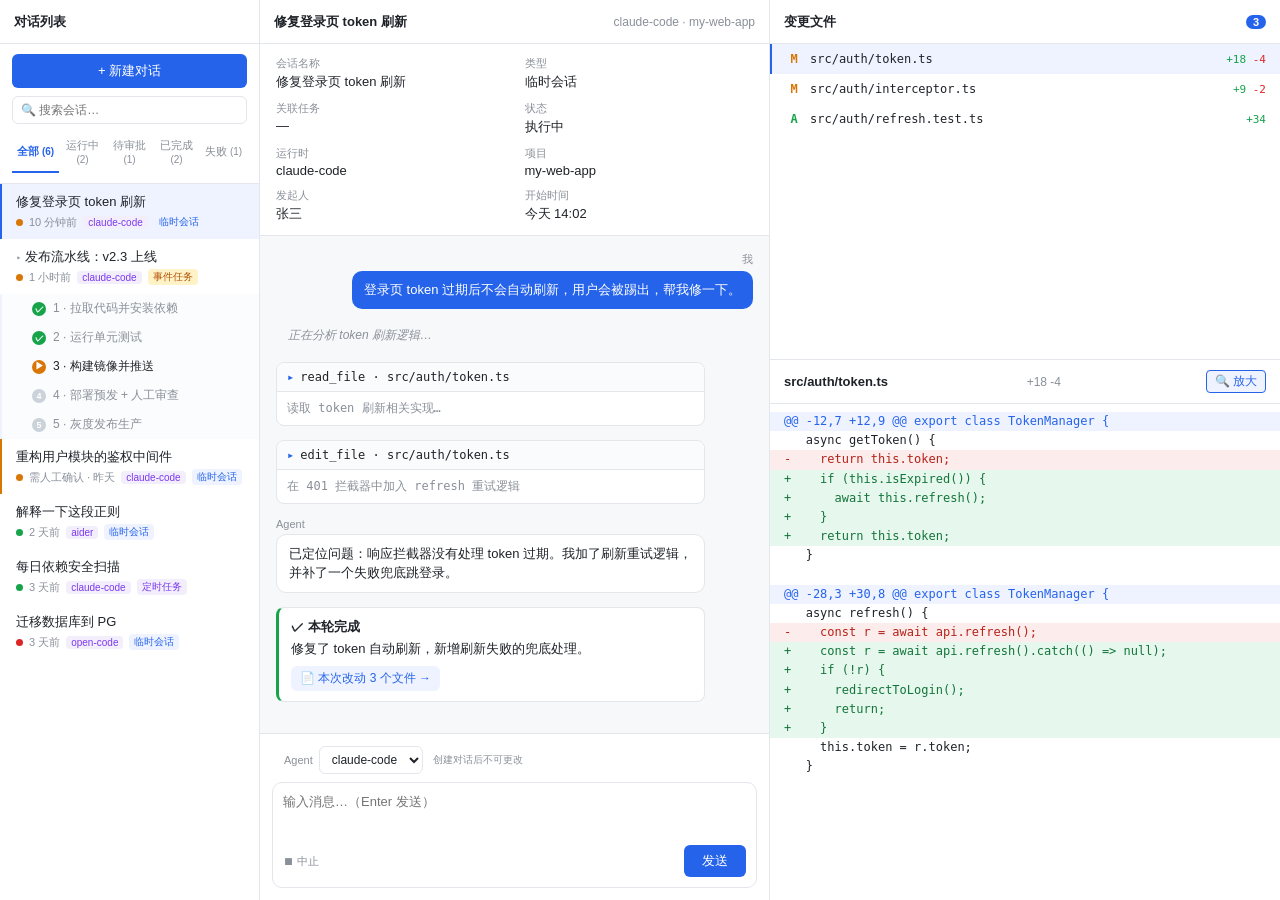
==== docs/product/agent-orchestration/spec/chat-module-prototype.html @ 6c04230b "docs(agent-orchestration): 放大按钮改为'🔍 放大'，始终可见带边框" ====
<!DOCTYPE html>
<html lang="zh-CN">
<head>
<meta charset="UTF-8">
<meta name="viewport" content="width=device-width, initial-scale=1.0">
<title>通用聊天模块 — 布局原型</title>
<style>
  * { margin: 0; padding: 0; box-sizing: border-box; }
  :root {
    --bg: #f7f8fa;
    --panel: #ffffff;
    --border: #e3e6ea;
    --text: #1f2329;
    --text-sub: #8a9099;
    --accent: #2563eb;
    --accent-soft: #eef3ff;
    --green: #16a34a;
    --red: #dc2626;
    --amber: #d97706;
    --mono: "SF Mono", "Menlo", "Consolas", monospace;
  }
  html, body { height: 100%; }
  body {
    font-family: -apple-system, "PingFang SC", "Microsoft YaHei", sans-serif;
    background: var(--bg);
    color: var(--text);
    font-size: 13px;
    display: flex;
    flex-direction: column;
  }
  .app { flex: 1; display: grid; grid-template-columns: 260px 1fr 1fr; height: 100vh; }

  /* 通用面板 */
  .col { display: flex; flex-direction: column; min-width: 0; border-right: 1px solid var(--border); }
  .col:last-child { border-right: none; }
  .panel-head {
    height: 44px; flex-shrink: 0; display: flex; align-items: center; justify-content: space-between;
    padding: 0 14px; border-bottom: 1px solid var(--border); background: var(--panel);
    font-weight: 600; font-size: 13px;
  }
  .panel-head .sub { font-weight: 400; color: var(--text-sub); font-size: 12px; }

  /* ---- 左：对话列表 ---- */
  .conv-col { background: var(--panel); }
  .conv-toolbar { padding: 10px 12px; border-bottom: 1px solid var(--border); display: flex; flex-direction: column; gap: 8px; }
  .btn-new {
    background: var(--accent); color: #fff; border: none; border-radius: 6px;
    padding: 8px; font-size: 13px; cursor: pointer; font-weight: 500;
  }
  .search { border: 1px solid var(--border); border-radius: 6px; padding: 6px 8px; font-size: 12px; }
  .status-tabs { display: flex; gap: 0; }
  .status-tab {
    flex: 1; text-align: center; padding: 6px 0; font-size: 11px; cursor: pointer;
    border-bottom: 2px solid transparent; color: var(--text-sub); background: none; border-top: none; border-left: none; border-right: none;
  }
  .status-tab:hover { color: var(--text); }
  .status-tab.active { color: var(--accent); border-bottom-color: var(--accent); font-weight: 600; }
  .status-tab .count { font-size: 10px; }
  .conv-item.waiting { border-left-color: var(--amber); }
  .conv-list { flex: 1; overflow-y: auto; }
  .group-label {
    padding: 8px 14px 4px; font-size: 11px; color: var(--text-sub); font-weight: 600;
    display: flex; align-items: center; gap: 5px;
  }
  .group-label .count { color: var(--text-sub); font-weight: 400; }
  .conv-item {
    padding: 9px 14px; cursor: pointer; border-left: 2px solid transparent;
    display: flex; flex-direction: column; gap: 3px;
  }
  .conv-item:hover { background: var(--bg); }
  .conv-item.active { background: var(--accent-soft); border-left-color: var(--accent); }
  .conv-item .title { font-size: 13px; white-space: nowrap; overflow: hidden; text-overflow: ellipsis; }
  .conv-item .meta { font-size: 11px; color: var(--text-sub); display: flex; align-items: center; gap: 6px; }
  .dot { width: 7px; height: 7px; border-radius: 50%; flex-shrink: 0; }
  .dot.running { background: var(--amber); }
  .dot.waiting { background: var(--amber); }
  .dot.done { background: var(--green); }
  .dot.failed { background: var(--red); }

  /* 左栏 workflow 会话的内嵌 step 列表 */
  .conv-steps { background: #fbfcfd; border-left: 2px solid var(--accent-soft); }
  .conv-step {
    padding: 6px 14px 6px 30px; font-size: 12px; color: var(--text-sub);
    display: flex; align-items: center; gap: 7px; cursor: pointer;
  }
  .conv-step:hover { background: var(--bg); }
  .conv-step.cur { color: var(--text); font-weight: 500; }
  .cs-dot { width: 14px; height: 14px; border-radius: 50%; flex-shrink: 0; color: #fff; font-size: 9px; font-weight: 700; display: flex; align-items: center; justify-content: center; }
  .cs-dot.done { background: var(--green); }
  .cs-dot.running { background: var(--amber); }
  .cs-dot.pending { background: #cbd2da; }
  .cs-dot.failed { background: var(--red); }
  .conv-item .caret { font-size: 10px; color: var(--text-sub); transition: transform .15s; }
  .conv-item.expanded .caret { transform: rotate(90deg); }

  /* 列表项 agent 标识 */
  .agent-badge { font-size: 10px; padding: 1px 5px; border-radius: 4px; background: #f3eefc; color: #7c3aed; }


  /* ---- 中：对话详情 + 输入 ---- */
  .chat-col { background: var(--bg); }
  .chat-body { flex: 1; overflow-y: auto; padding: 16px; display: flex; flex-direction: column; gap: 14px; }
  .msg { display: flex; flex-direction: column; gap: 4px; max-width: 90%; }
  .msg.user { align-self: flex-end; align-items: flex-end; }
  .msg .role { font-size: 11px; color: var(--text-sub); }
  .bubble { padding: 9px 12px; border-radius: 10px; line-height: 1.5; }
  .msg.user .bubble { background: var(--accent); color: #fff; }
  .msg.agent .bubble { background: var(--panel); border: 1px solid var(--border); }
  .thinking { color: var(--text-sub); font-style: italic; font-size: 12px; padding: 4px 12px; }
  .tool-card {
    background: var(--panel); border: 1px solid var(--border); border-radius: 8px;
    font-family: var(--mono); font-size: 12px; overflow: hidden; max-width: 90%;
  }
  .tool-card .tc-head { padding: 7px 10px; background: #fafbfc; border-bottom: 1px solid var(--border); display: flex; align-items: center; gap: 6px; cursor: pointer; }
  .tool-card .tc-head .ico { color: var(--accent); }
  .tool-card .tc-body { padding: 8px 10px; color: var(--text-sub); white-space: pre-wrap; }
  .result-card {
    background: var(--panel); border: 1px solid var(--border); border-left: 3px solid var(--green);
    border-radius: 8px; padding: 10px 12px; max-width: 90%;
  }
  .result-card .rc-title { font-weight: 600; margin-bottom: 4px; }
  .changes-badge {
    margin-top: 8px; display: inline-flex; align-items: center; gap: 5px;
    background: var(--accent-soft); color: var(--accent); padding: 4px 9px; border-radius: 6px;
    font-size: 12px; cursor: pointer;
  }
  .chat-input { flex-shrink: 0; border-top: 1px solid var(--border); background: var(--panel); padding: 12px; }
  .chat-input .box { border: 1px solid var(--border); border-radius: 10px; padding: 10px; display: flex; flex-direction: column; gap: 8px; }
  .chat-input textarea { border: none; resize: none; outline: none; font-family: inherit; font-size: 13px; height: 44px; }
  .chat-input .row { display: flex; justify-content: space-between; align-items: center; }
  .chat-input .opts { font-size: 11px; color: var(--text-sub); }
  .chat-opts { display: flex; align-items: center; gap: 6px; padding: 0 12px 8px; }
  .chat-opts .sel-label { font-size: 11px; color: var(--text-sub); }
  .chat-opts .sel-hint { font-size: 10px; color: var(--text-sub); }
  .chat-opts select { border: 1px solid var(--border); border-radius: 6px; padding: 5px 8px; font-size: 12px; color: var(--text); background: #fff; margin-right: 4px; }
  .chat-opts select:disabled { opacity: .5; }
  .btn-send { background: var(--accent); color: #fff; border: none; border-radius: 6px; padding: 7px 18px; cursor: pointer; font-size: 13px; }

  /* ---- 右：文件列表 + 文件详情 ---- */
  .file-col { display: flex; flex-direction: column; }
  .file-list-pane { flex: 0 0 40%; display: flex; flex-direction: column; border-bottom: 1px solid var(--border); background: var(--panel); }
  .file-list { overflow-y: auto; flex: 1; }
  .file-item {
    padding: 8px 14px; cursor: pointer; display: flex; align-items: center; gap: 8px;
    font-family: var(--mono); font-size: 12px; border-left: 2px solid transparent;
  }
  .file-item:hover { background: var(--bg); }
  .file-item.active { background: var(--accent-soft); border-left-color: var(--accent); }
  .file-item .tag { width: 16px; text-align: center; font-weight: 700; border-radius: 3px; }
  .tag.M { color: var(--amber); }
  .tag.A { color: var(--green); }
  .tag.D { color: var(--red); }
  .file-item .fpath { flex: 1; white-space: nowrap; overflow: hidden; text-overflow: ellipsis; }
  .file-item .stat { font-size: 11px; }
  .stat .add { color: var(--green); }
  .stat .del { color: var(--red); }
  .file-detail-pane { flex: 1; display: flex; flex-direction: column; background: var(--panel); min-height: 0; }
  .diff { flex: 1; overflow: auto; font-family: var(--mono); font-size: 12px; line-height: 1.6; padding: 8px 0; }
  .diff .line { padding: 0 14px; white-space: pre; }
  .diff .hunk { color: var(--accent); background: var(--accent-soft); }
  .diff .add { background: #e6f7ed; color: #14753a; }
  .diff .del { background: #fdecec; color: #b42318; }
  .diff .ctx { color: var(--text); }
  .empty { flex: 1; display: flex; align-items: center; justify-content: center; color: var(--text-sub); font-size: 12px; }
  .badge-num { background: var(--accent); color: #fff; border-radius: 9px; padding: 1px 7px; font-size: 11px; }

  /* 放大弹窗 */
  .zoom-btn { cursor: pointer; color: var(--accent); font-size: 12px; background: var(--accent-soft); border: 1px solid var(--accent); border-radius: 4px; padding: 2px 8px; margin-left: 6px; }
  .zoom-btn:hover { background: var(--accent); color: #fff; }
  .zoom-overlay { position: fixed; inset: 0; background: rgba(0,0,0,.45); z-index: 200; display: flex; align-items: center; justify-content: center; }
  .zoom-overlay.hidden { display: none; }
  .zoom-box { background: var(--panel); border-radius: 10px; width: 80vw; height: 85vh; display: flex; flex-direction: column; box-shadow: 0 8px 40px rgba(0,0,0,.2); }
  .zoom-head { height: 44px; flex-shrink: 0; display: flex; align-items: center; justify-content: space-between; padding: 0 16px; border-bottom: 1px solid var(--border); font-weight: 600; font-size: 13px; }
  .zoom-body { flex: 1; overflow: auto; }

  /* 会话类型标签 */
  .type-tag { font-size: 10px; padding: 1px 5px; border-radius: 4px; flex-shrink: 0; }
  .type-tag.chat { background: #eef3ff; color: var(--accent); }
  .type-tag.event { background: #fef3c7; color: #b45309; }
  .type-tag.scheduled { background: #f3eefc; color: #7c3aed; }
  .type-tag.wf { background: #e6f7ed; color: #14753a; }

  /* ---- 中：workflow 视图 ---- */
  .wf-body { flex: 1; overflow-y: auto; padding: 16px; }
  .wf-head { display: flex; align-items: center; gap: 8px; margin-bottom: 14px; }
  .wf-head .wf-name { font-weight: 600; font-size: 14px; }
  .wf-progress { font-size: 12px; color: var(--text-sub); margin-bottom: 16px; }
  .wf-steps { display: flex; flex-direction: column; gap: 0; position: relative; }
  .wf-step { display: flex; gap: 12px; padding-bottom: 18px; position: relative; }
  .wf-step:not(:last-child)::before {
    content: ''; position: absolute; left: 10px; top: 22px; bottom: 0; width: 2px; background: var(--border);
  }
  .wf-step .node {
    width: 22px; height: 22px; border-radius: 50%; flex-shrink: 0; z-index: 1;
    display: flex; align-items: center; justify-content: center; font-size: 11px; color: #fff; font-weight: 700;
  }
  .node.done { background: var(--green); }
  .node.running { background: var(--amber); }
  .node.pending { background: #cbd2da; }
  .node.failed { background: var(--red); }
  .wf-step .step-body { flex: 1; }
  .wf-step .step-title { font-weight: 500; display: flex; align-items: center; gap: 8px; }
  .wf-step .step-state { font-size: 11px; color: var(--text-sub); }
  .wf-step .step-card {
    margin-top: 6px; background: var(--panel); border: 1px solid var(--border); border-radius: 8px;
    padding: 8px 10px; font-size: 12px; color: var(--text-sub);
  }
  .step-gate { margin-top: 6px; display: inline-flex; gap: 8px; }
  .step-gate button { font-size: 11px; padding: 4px 12px; border-radius: 6px; border: 1px solid var(--border); cursor: pointer; background: #fff; }
  .step-gate .approve { background: var(--green); color: #fff; border: none; }

  /* 中间顶部：基本信息栏 */
  .info-bar { flex-shrink: 0; padding: 12px 16px; border-bottom: 1px solid var(--border); background: var(--panel); }
  .info-meta {
    display: grid; grid-template-columns: repeat(auto-fill, minmax(150px, 1fr));
    gap: 10px 20px; font-size: 12px;
  }
  .info-meta .item { display: flex; flex-direction: column; gap: 2px; min-width: 0; }
  .info-meta .item > span { color: var(--text-sub); font-size: 11px; }
  .info-meta .item b { color: var(--text); font-weight: 500; font-size: 13px; white-space: nowrap; overflow: hidden; text-overflow: ellipsis; }
  .event-box {
    margin-top: 9px; background: #fafbfc; border: 1px solid var(--border); border-left: 3px solid var(--accent);
    border-radius: 6px; padding: 8px 10px; font-size: 12px;
  }
  .event-box .ev-head { display: flex; align-items: center; gap: 6px; color: var(--accent); font-weight: 500; margin-bottom: 3px; }
  .event-box .ev-desc { color: var(--text); line-height: 1.5; }
  .event-box .ev-link { color: var(--accent); text-decoration: none; }

  /* AgentFlow 水平流程 */
  .flow-bar { margin-top: 9px; }
  .flow-bar .fb-label { font-size: 11px; color: var(--text-sub); margin-bottom: 6px; }
  .flow-steps { display: flex; align-items: center; gap: 0; overflow-x: auto; padding-bottom: 4px; }
  .flow-node {
    display: flex; align-items: center; gap: 6px; padding: 6px 10px; border-radius: 8px;
    border: 1px solid var(--border); background: var(--panel); flex-shrink: 0; font-size: 12px;
  }
  .flow-node .fn-dot { width: 16px; height: 16px; border-radius: 50%; color: #fff; font-size: 10px; font-weight: 700; display: flex; align-items: center; justify-content: center; }
  .fn-dot.done { background: var(--green); }
  .fn-dot.running { background: var(--amber); }
  .fn-dot.pending { background: #cbd2da; }
  .fn-dot.failed { background: var(--red); }
  .flow-node.cur { border-color: var(--amber); background: #fffbeb; }
  .flow-arrow { color: var(--text-sub); padding: 0 6px; flex-shrink: 0; }
</style>
</head>
<body>
<div class="app">

  <!-- 左：对话列表 -->
  <div class="col conv-col">
    <div class="panel-head">对话列表</div>
    <div class="conv-toolbar">
      <button class="btn-new" onclick="newConversation()">+ 新建对话</button>
      <input class="search" placeholder="🔍 搜索会话…">
      <div class="status-tabs">
        <button class="status-tab active" onclick="filterList('all', this)">全部 <span class="count">(6)</span></button>
        <button class="status-tab" onclick="filterList('running', this)">运行中 <span class="count">(2)</span></button>
        <button class="status-tab" onclick="filterList('waiting', this)">待审批 <span class="count">(1)</span></button>
        <button class="status-tab" onclick="filterList('done', this)">已完成 <span class="count">(2)</span></button>
        <button class="status-tab" onclick="filterList('failed', this)">失败 <span class="count">(1)</span></button>
      </div>
    </div>
    <div class="conv-list">
      <!-- running -->
      <div class="conv-item active" data-status="running" onclick="showView('chat', this)">
        <div class="title">修复登录页 token 刷新</div>
        <div class="meta"><span class="dot running"></span>10 分钟前 <span class="agent-badge">claude-code</span> <span class="type-tag chat">临时会话</span></div>
      </div>
      <div class="conv-item expanded" id="wfConv" data-status="running">
        <div class="title" onclick="showView('wf', this.parentNode)"><span class="caret" onclick="event.stopPropagation(); toggleSteps(event)">▸</span> 发布流水线：v2.3 上线</div>
        <div class="meta" onclick="showView('wf', this.parentNode)"><span class="dot running"></span>1 小时前 <span class="agent-badge">claude-code</span> <span class="type-tag event">事件任务</span></div>
      </div>
      <div class="conv-steps" id="wfConvSteps">
        <div class="conv-step" onclick="showStep('1·拉取代码并安装依赖','done',this)"><span class="cs-dot done">✓</span>1 · 拉取代码并安装依赖</div>
        <div class="conv-step" onclick="showStep('2·运行单元测试','done',this)"><span class="cs-dot done">✓</span>2 · 运行单元测试</div>
        <div class="conv-step cur" onclick="showStep('3·构建镜像并推送','running',this)"><span class="cs-dot running">▶</span>3 · 构建镜像并推送</div>
        <div class="conv-step" onclick="showStep('4·部署预发 + 人工审查','pending',this)"><span class="cs-dot pending">4</span>4 · 部署预发 + 人工审查</div>
        <div class="conv-step" onclick="showStep('5·灰度发布生产','pending',this)"><span class="cs-dot pending">5</span>5 · 灰度发布生产</div>
      </div>
      <!-- waiting approval -->
      <div class="conv-item waiting" data-status="waiting" onclick="showView('chat', this)">
        <div class="title">重构用户模块的鉴权中间件</div>
        <div class="meta"><span class="dot waiting"></span>需人工确认 · 昨天 <span class="agent-badge">claude-code</span> <span class="type-tag chat">临时会话</span></div>
      </div>
      <!-- done -->
      <div class="conv-item" data-status="done" onclick="showView('chat', this)">
        <div class="title">解释一下这段正则</div>
        <div class="meta"><span class="dot done"></span>2 天前 <span class="agent-badge">aider</span> <span class="type-tag chat">临时会话</span></div>
      </div>
      <div class="conv-item" data-status="done" onclick="showView('wf', this)">
        <div class="title">每日依赖安全扫描</div>
        <div class="meta"><span class="dot done"></span>3 天前 <span class="agent-badge">claude-code</span> <span class="type-tag scheduled">定时任务</span></div>
      </div>
      <!-- failed -->
      <div class="conv-item" data-status="failed" onclick="showView('chat', this)">
        <div class="title">迁移数据库到 PG</div>
        <div class="meta"><span class="dot failed"></span>3 天前 <span class="agent-badge">open-code</span> <span class="type-tag chat">临时会话</span></div>
      </div>
    </div>
  </div>

  <!-- 中：对话详情 / workflow 视图 + 输入 -->
  <div class="col chat-col">
    <div class="panel-head" id="centerTitle">
      修复登录页 token 刷新
      <span class="sub">claude-code · my-web-app</span>
    </div>

    <!-- 基本信息栏：聊天 -->
    <div class="info-bar" id="infoChat">
      <div class="info-meta">
        <div class="item"><span>会话名称</span><b>修复登录页 token 刷新</b></div>
        <div class="item"><span>类型</span><b>临时会话</b></div>
        <div class="item"><span>关联任务</span><b>—</b></div>
        <div class="item"><span>状态</span><b>执行中</b></div>
        <div class="item"><span>运行时</span><b>claude-code</b></div>
        <div class="item"><span>项目</span><b>my-web-app</b></div>
        <div class="item"><span>发起人</span><b>张三</b></div>
        <div class="item"><span>开始时间</span><b>今天 14:02</b></div>
      </div>
    </div>

    <!-- 基本信息栏：workflow（带事件触发概述）-->
    <div class="info-bar" id="infoWf" style="display:none;">
      <div class="info-meta">
        <div class="item"><span>会话名称</span><b>发布流水线：v2.3 上线</b></div>
        <div class="item"><span>类型</span><b>事件任务</b></div>
        <div class="item"><span>关联任务</span><b><a class="ev-link" href="#">run-8f3a2c</a></b></div>
        <div class="item"><span>状态</span><b>执行中</b></div>
        <div class="item"><span>当前步骤</span><b>3/5 · 构建镜像并推送</b></div>
        <div class="item"><span>所属 AgentFlow</span><b>release-pipeline@v12</b></div>
        <div class="item"><span>项目</span><b>my-web-app</b></div>
        <div class="item"><span>开始时间</span><b>今天 13:10</b></div>
        <div class="item"><span>结束人</span><b>—（进行中）</b></div>
        <div class="item"><span>事件来源</span><b>GitHub Release</b></div>
      </div>
      <div class="flow-bar">
        <div class="fb-label">AgentFlow · release-pipeline@v12</div>
        <div class="flow-steps">
          <div class="flow-node"><span class="fn-dot done">✓</span>拉取依赖</div>
          <span class="flow-arrow">→</span>
          <div class="flow-node"><span class="fn-dot done">✓</span>单元测试</div>
          <span class="flow-arrow">→</span>
          <div class="flow-node cur"><span class="fn-dot running">▶</span>构建镜像</div>
          <span class="flow-arrow">→</span>
          <div class="flow-node"><span class="fn-dot pending">4</span>部署预发·审查</div>
          <span class="flow-arrow">→</span>
          <div class="flow-node"><span class="fn-dot pending">5</span>灰度生产</div>
        </div>
      </div>
    </div>

    <!-- 聊天视图 -->
    <div class="chat-body" id="chatView">
      <div class="msg user">
        <div class="role">我</div>
        <div class="bubble">登录页 token 过期后不会自动刷新，用户会被踢出，帮我修一下。</div>
      </div>
      <div class="thinking">正在分析 token 刷新逻辑…</div>
      <div class="tool-card">
        <div class="tc-head"><span class="ico">▸</span> read_file · src/auth/token.ts</div>
        <div class="tc-body">读取 token 刷新相关实现…</div>
      </div>
      <div class="tool-card">
        <div class="tc-head"><span class="ico">▸</span> edit_file · src/auth/token.ts</div>
        <div class="tc-body">在 401 拦截器中加入 refresh 重试逻辑</div>
      </div>
      <div class="msg agent">
        <div class="role">Agent</div>
        <div class="bubble">已定位问题：响应拦截器没有处理 token 过期。我加了刷新重试逻辑，并补了一个失败兜底跳登录。</div>
      </div>
      <div class="result-card">
        <div class="rc-title">✓ 本轮完成</div>
        <div>修复了 token 自动刷新，新增刷新失败的兜底处理。</div>
        <div class="changes-badge">📄 本次改动 3 个文件 →</div>
      </div>
    </div>

    <!-- workflow 视图：聊天内容（默认隐藏，AgentFlow 流程在上方信息栏）-->
    <div class="chat-body" id="wfView" style="display:none;">
      <div class="thinking">step 1 · 拉取代码并安装依赖 — 已完成（42s）</div>
      <div class="thinking">step 2 · 运行单元测试 — 已完成（318 通过 / 0 失败）</div>
      <div class="msg agent">
        <div class="role">Agent · step 3 构建镜像</div>
        <div class="bubble">开始构建镜像 app:v2.3，正在执行多阶段构建。</div>
      </div>
      <div class="tool-card">
        <div class="tc-head"><span class="ico">▸</span> shell · docker build</div>
        <div class="tc-body">$ docker build -t app:v2.3 .
Step 8/14 : RUN npm run build …</div>
      </div>
      <div class="result-card" style="border-left-color: var(--amber);">
        <div class="rc-title">⏸ 等待人工审查</div>
        <div>step 4「部署到预发」需人工确认（requiresConfirmation）后继续。</div>
        <div class="step-gate">
          <button class="approve">批准继续</button>
          <button>驳回</button>
        </div>
      </div>
    </div>


    <div class="chat-input">
      <div class="chat-opts">
        <span class="sel-label">Agent</span>
        <select class="agent-sel" id="agentSel"><option>claude-code</option><option>open-code</option><option>aider</option></select>
        <span class="sel-hint" id="agentHint">创建对话后不可更改</span>
      </div>
      <div class="box">
        <textarea placeholder="输入消息…（Enter 发送）"></textarea>
        <div class="row">
          <span class="opts">⏹ 中止</span>
          <button class="btn-send">发送</button>
        </div>
      </div>
    </div>
  </div>

  <!-- 右：文件列表 + 文件详情 -->
  <div class="col file-col">
    <div class="file-list-pane">
      <div class="panel-head">变更文件 <span class="badge-num">3</span></div>
      <div class="file-list">
        <div class="file-item active">
          <span class="tag M">M</span>
          <span class="fpath">src/auth/token.ts</span>
          <span class="stat"><span class="add">+18</span> <span class="del">-4</span></span>
        </div>
        <div class="file-item">
          <span class="tag M">M</span>
          <span class="fpath">src/auth/interceptor.ts</span>
          <span class="stat"><span class="add">+9</span> <span class="del">-2</span></span>
        </div>
        <div class="file-item">
          <span class="tag A">A</span>
          <span class="fpath">src/auth/refresh.test.ts</span>
          <span class="stat"><span class="add">+34</span></span>
        </div>
      </div>
    </div>
    <div class="file-detail-pane">
      <div class="panel-head">src/auth/token.ts <span class="sub">+18 -4</span> <button class="zoom-btn" onclick="openZoom()" title="放大查看">🔍 放大</button></div>
      <div class="diff" id="fileDiff">
        <div class="line hunk">@@ -12,7 +12,9 @@ export class TokenManager {</div>
        <div class="line ctx">   async getToken() {</div>
        <div class="line del">-    return this.token;</div>
        <div class="line add">+    if (this.isExpired()) {</div>
        <div class="line add">+      await this.refresh();</div>
        <div class="line add">+    }</div>
        <div class="line add">+    return this.token;</div>
        <div class="line ctx">   }</div>
        <div class="line ctx"> </div>
        <div class="line hunk">@@ -28,3 +30,8 @@ export class TokenManager {</div>
        <div class="line ctx">   async refresh() {</div>
        <div class="line del">-    const r = await api.refresh();</div>
        <div class="line add">+    const r = await api.refresh().catch(() => null);</div>
        <div class="line add">+    if (!r) {</div>
        <div class="line add">+      redirectToLogin();</div>
        <div class="line add">+      return;</div>
        <div class="line add">+    }</div>
        <div class="line ctx">     this.token = r.token;</div>
        <div class="line ctx">   }</div>
      </div>
    </div>
  </div>

</div>

</div>

<!-- 文件详情放大弹窗 -->
<div class="zoom-overlay hidden" id="zoomOverlay" onclick="closeZoom(event)">
  <div class="zoom-box" onclick="event.stopPropagation()">
    <div class="zoom-head" id="zoomHead">src/auth/token.ts <span class="sub">+18 -4</span> <button class="close" onclick="closeZoom()">✕</button></div>
    <div class="zoom-body" id="zoomBody"></div>
  </div>
</div>

<script>
  // 每个 step 的对话内容（演示）
  const stepChats = {
    '1·拉取代码并安装依赖': `
      <div class="msg agent"><div class="role">Agent · step 1</div><div class="bubble">克隆仓库 my-web-app@v2.3.0，安装依赖。</div></div>
      <div class="tool-card"><div class="tc-head"><span class="ico">▸</span> shell · git clone & npm ci</div><div class="tc-body">$ git checkout v2.3.0\n$ npm ci  … 完成（42s）</div></div>
      <div class="result-card"><div class="rc-title">✓ step 1 完成</div><div>依赖安装成功，耗时 42s。</div></div>`,
    '2·运行单元测试': `
      <div class="msg agent"><div class="role">Agent · step 2</div><div class="bubble">运行单元测试套件。</div></div>
      <div class="tool-card"><div class="tc-head"><span class="ico">▸</span> shell · npm test</div><div class="tc-body">$ npm test\n318 passing (12s)</div></div>
      <div class="result-card"><div class="rc-title">✓ step 2 完成</div><div>318 通过 / 0 失败。</div></div>`,
    '3·构建镜像并推送': `
      <div class="msg agent"><div class="role">Agent · step 3</div><div class="bubble">开始构建镜像 app:v2.3，正在执行多阶段构建。</div></div>
      <div class="tool-card"><div class="tc-head"><span class="ico">▸</span> shell · docker build</div><div class="tc-body">$ docker build -t app:v2.3 .\nStep 8/14 : RUN npm run build …</div></div>
      <div class="thinking">执行中 · 已 1m12s…</div>`,
    '4·部署预发 + 人工审查': `
      <div class="result-card" style="border-left-color: var(--amber);"><div class="rc-title">⏸ 等待人工审查</div><div>step 4「部署到预发」需人工确认（requiresConfirmation）后继续。</div><div class="step-gate"><button class="approve">批准继续</button><button>驳回</button></div></div>`,
    '5·灰度发布生产': `<div class="thinking">step 5 · 灰度发布生产 — 待执行</div>`
  };

  function showStep(key, state, el) {
    document.querySelectorAll('.conv-step').forEach(s => s.classList.remove('cur'));
    if (el) el.classList.add('cur');
    // 确保在 wf 视图
    showView('wf', document.getElementById('wfConv'), true);
    const wf = document.getElementById('wfView');
    wf.innerHTML = stepChats[key] || '';
    document.getElementById('centerTitle').innerHTML =
      '发布流水线：v2.3 上线 <span class="sub">step · ' + key.split('·')[1] + '</span>';
  }

  function newConversation() {
    document.querySelectorAll('.conv-item').forEach(i => i.classList.remove('active'));
    const chat = document.getElementById('chatView');
    const wf = document.getElementById('wfView');
    chat.style.display = 'flex';
    wf.style.display = 'none';
    chat.innerHTML = '<div class="empty">输入消息开始新对话</div>';
    document.getElementById('infoChat').style.display = 'block';
    document.getElementById('infoChat').innerHTML = '<div class="info-meta"><div class="item"><span>会话名称</span><b>新对话</b></div><div class="item"><span>类型</span><b>临时会话</b></div><div class="item"><span>状态</span><b>—</b></div><div class="item"><span>项目</span><b>—</b></div><div class="item"><span>发起人</span><b>—</b></div><div class="item"><span>开始时间</span><b>—</b></div></div>';
    document.getElementById('infoWf').style.display = 'none';
    document.getElementById('centerTitle').innerHTML = '新对话 <span class="sub"></span>';
    // agent 可选择
    document.getElementById('agentSel').disabled = false;
    document.getElementById('agentHint').textContent = '';
  }

  function toggleSteps(e) {
    const conv = document.getElementById('wfConv');
    const steps = document.getElementById('wfConvSteps');
    const expanded = conv.classList.toggle('expanded');
    steps.style.display = expanded ? 'block' : 'none';
  }
  function filterList(status, btn) {
    document.querySelectorAll('.status-tab').forEach(t => t.classList.remove('active'));
    btn.classList.add('active');
    document.querySelectorAll('.conv-item[data-status]').forEach(item => {
      item.style.display = (status === 'all' || item.dataset.status === status) ? '' : 'none';
    });
  }
  function showView(type, el, keepTitle) {
    // 列表高亮
    document.querySelectorAll('.conv-item').forEach(i => i.classList.remove('active'));
    if (el) el.classList.add('active');
    // 切换中间视图
    const chat = document.getElementById('chatView');
    const wf = document.getElementById('wfView');
    const infoChat = document.getElementById('infoChat');
    const infoWf = document.getElementById('infoWf');
    const title = document.getElementById('centerTitle');
    if (type === 'wf') {
      chat.style.display = 'none';
      wf.style.display = 'flex';
      infoChat.style.display = 'none';
      infoWf.style.display = 'block';
      if (!keepTitle) title.innerHTML = el.querySelector('.title').innerText + ' <span class="sub">workflow · 5 steps</span>';
    } else {
      chat.style.display = 'flex';
      wf.style.display = 'none';
      infoChat.style.display = 'block';
      infoWf.style.display = 'none';
      title.innerHTML = (el ? el.querySelector('.title').innerText : '修复登录页 token 刷新') + ' <span class="sub">claude-code · my-web-app</span>';
      // 已有对话不可更改 agent
      document.getElementById('agentSel').disabled = true;
      document.getElementById('agentHint').textContent = '已创建，不可更改';
    }

  function openZoom() {
    var d = document.getElementById("fileDiff");
    document.getElementById("zoomBody").innerHTML = d ? d.innerHTML : "";
    document.getElementById("zoomOverlay").classList.remove("hidden");
  }
  function closeZoom(e) {
    if (e && e.target !== document.getElementById("zoomOverlay")) return;
    document.getElementById("zoomOverlay").classList.add("hidden");
  }

  }
</script>
</body>
</html>
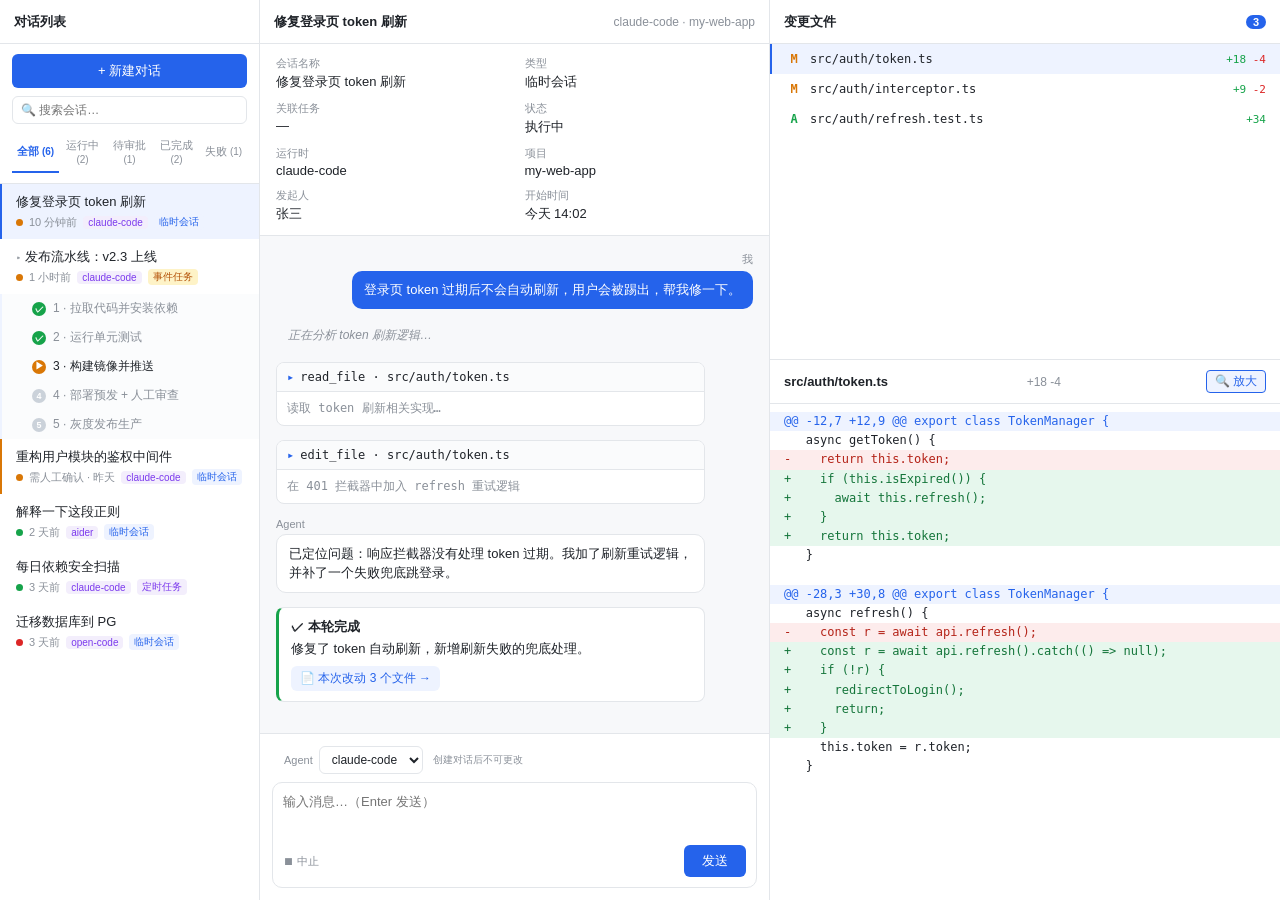
==== commit ec3b37b2: "docs(agent-orchestration): 放大展开改用原位展开，文件列表收缩，详情占满右侧" ====
--- a/docs/product/agent-orchestration/spec/chat-module-prototype.html
+++ b/docs/product/agent-orchestration/spec/chat-module-prototype.html
@@ -167,11 +167,9 @@
   /* 放大弹窗 */
   .zoom-btn { cursor: pointer; color: var(--accent); font-size: 12px; background: var(--accent-soft); border: 1px solid var(--accent); border-radius: 4px; padding: 2px 8px; margin-left: 6px; }
   .zoom-btn:hover { background: var(--accent); color: #fff; }
-  .zoom-overlay { position: fixed; inset: 0; background: rgba(0,0,0,.45); z-index: 200; display: flex; align-items: center; justify-content: center; }
-  .zoom-overlay.hidden { display: none; }
-  .zoom-box { background: var(--panel); border-radius: 10px; width: 80vw; height: 85vh; display: flex; flex-direction: column; box-shadow: 0 8px 40px rgba(0,0,0,.2); }
-  .zoom-head { height: 44px; flex-shrink: 0; display: flex; align-items: center; justify-content: space-between; padding: 0 16px; border-bottom: 1px solid var(--border); font-weight: 600; font-size: 13px; }
-  .zoom-body { flex: 1; overflow: auto; }
+  /* 文件详情展开 */
+  .file-col.expanded .file-list-pane { display: none; }
+  .file-col.expanded .file-detail-pane { flex: 1; }
 
   /* 会话类型标签 */
   .type-tag { font-size: 10px; padding: 1px 5px; border-radius: 4px; flex-shrink: 0; }
@@ -439,7 +437,7 @@
       </div>
     </div>
     <div class="file-detail-pane">
-      <div class="panel-head">src/auth/token.ts <span class="sub">+18 -4</span> <button class="zoom-btn" onclick="openZoom()" title="放大查看">🔍 放大</button></div>
+      <div class="panel-head">src/auth/token.ts <span class="sub">+18 -4</span> <button class="zoom-btn" onclick="toggleExpand()" title="放大查看">🔍 放大</button></div>
       <div class="diff" id="fileDiff">
         <div class="line hunk">@@ -12,7 +12,9 @@ export class TokenManager {</div>
         <div class="line ctx">   async getToken() {</div>
@@ -468,10 +466,6 @@
 
 </div>
 
-<!-- 文件详情放大弹窗 -->
-<div class="zoom-overlay hidden" id="zoomOverlay" onclick="closeZoom(event)">
-  <div class="zoom-box" onclick="event.stopPropagation()">
-    <div class="zoom-head" id="zoomHead">src/auth/token.ts <span class="sub">+18 -4</span> <button class="close" onclick="closeZoom()">✕</button></div>
     <div class="zoom-body" id="zoomBody"></div>
   </div>
 </div>
@@ -563,16 +557,14 @@
       document.getElementById('agentHint').textContent = '已创建，不可更改';
     }
 
-  function openZoom() {
-    var d = document.getElementById("fileDiff");
-    document.getElementById("zoomBody").innerHTML = d ? d.innerHTML : "";
-    document.getElementById("zoomOverlay").classList.remove("hidden");
-  }
-  function closeZoom(e) {
-    if (e && e.target !== document.getElementById("zoomOverlay")) return;
-    document.getElementById("zoomOverlay").classList.add("hidden");
-  }
-
+
+  }
+
+  function toggleExpand() {
+    var fc = document.querySelector('.file-col');
+    var btn = fc.querySelector('.zoom-btn');
+    fc.classList.toggle('expanded');
+    btn.textContent = fc.classList.contains('expanded') ? '🔍 收起' : '🔍 放大';
   }
 </script>
 </body>
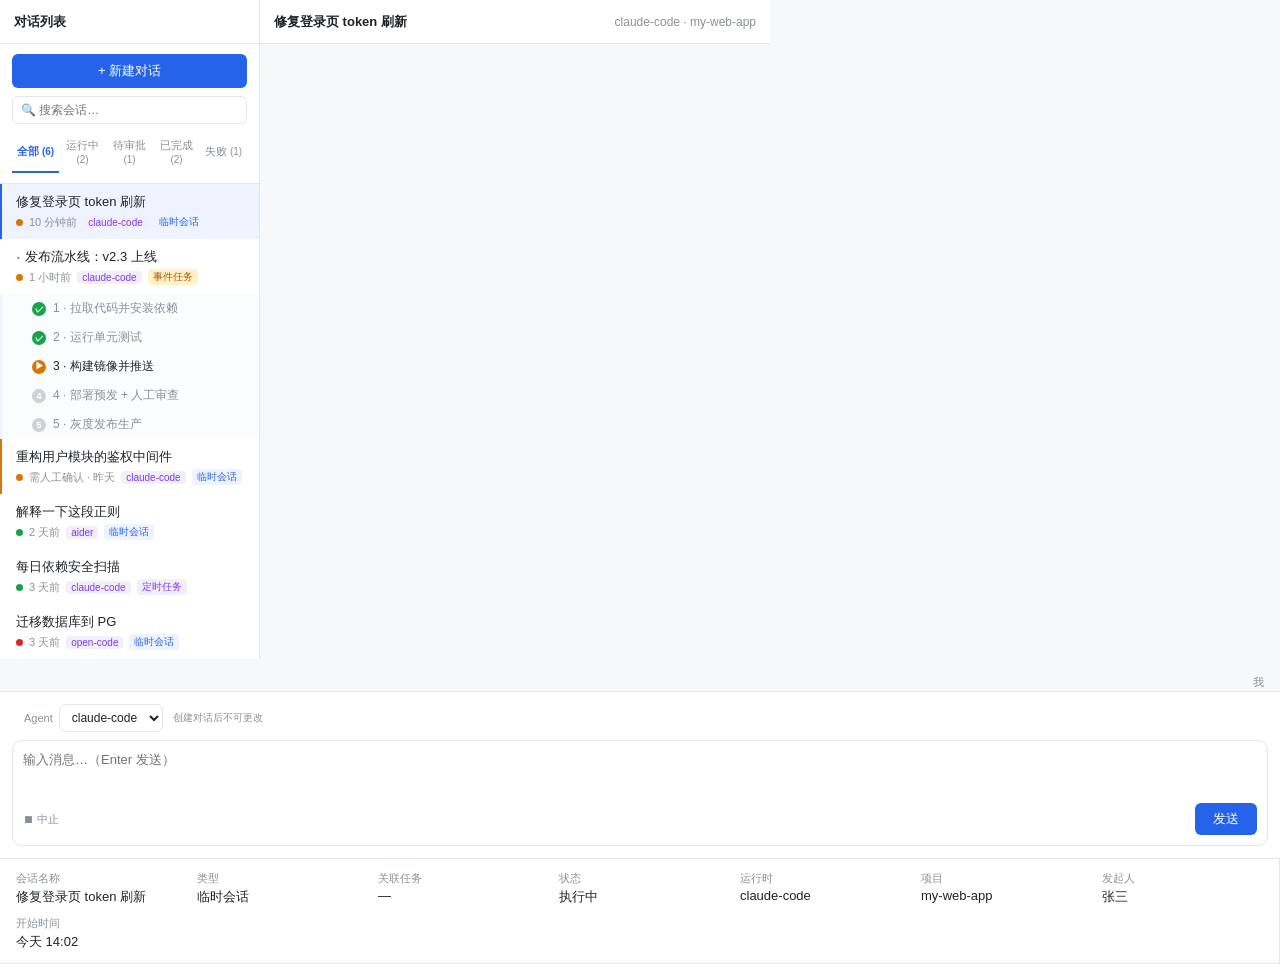
==== commit f0803cf8: "docs(agent-orchestration): 页面布局——概览移到右栏，文件 diff 点击弹窗展示" ====
--- a/docs/product/agent-orchestration/spec/chat-module-prototype.html
+++ b/docs/product/agent-orchestration/spec/chat-module-prototype.html
@@ -137,8 +137,10 @@
   .btn-send { background: var(--accent); color: #fff; border: none; border-radius: 6px; padding: 7px 18px; cursor: pointer; font-size: 13px; }
 
   /* ---- 右：文件列表 + 文件详情 ---- */
-  .file-col { display: flex; flex-direction: column; }
-  .file-list-pane { flex: 0 0 40%; display: flex; flex-direction: column; border-bottom: 1px solid var(--border); background: var(--panel); }
+  .file-col { display: flex; flex-direction: column; min-width: 0; }
+  .file-col .info-bar { border-top: 1px solid var(--border); flex-shrink: 0; }
+  .file-col .info-bar .flow-bar { margin-bottom: 4px; }
+  .file-list-pane { flex: 1; display: flex; flex-direction: column; border-bottom: 1px solid var(--border); background: var(--panel); }
   .file-list { overflow-y: auto; flex: 1; }
   .file-item {
     padding: 8px 14px; cursor: pointer; display: flex; align-items: center; gap: 8px;
@@ -154,7 +156,6 @@
   .file-item .stat { font-size: 11px; }
   .stat .add { color: var(--green); }
   .stat .del { color: var(--red); }
-  .file-detail-pane { flex: 1; display: flex; flex-direction: column; background: var(--panel); min-height: 0; }
   .diff { flex: 1; overflow: auto; font-family: var(--mono); font-size: 12px; line-height: 1.6; padding: 8px 0; }
   .diff .line { padding: 0 14px; white-space: pre; }
   .diff .hunk { color: var(--accent); background: var(--accent-soft); }
@@ -162,14 +163,15 @@
   .diff .del { background: #fdecec; color: #b42318; }
   .diff .ctx { color: var(--text); }
   .empty { flex: 1; display: flex; align-items: center; justify-content: center; color: var(--text-sub); font-size: 12px; }
+
+  /* 文件 diff 弹窗 */
+  .modal-overlay { position: fixed; inset: 0; background: rgba(0,0,0,.4); z-index: 100; display: flex; align-items: center; justify-content: center; }
+  .modal-overlay.hidden { display: none; }
+  .modal-box { background: var(--panel); border-radius: 10px; width: 80vw; height: 85vh; display: flex; flex-direction: column; box-shadow: 0 8px 40px rgba(0,0,0,.2); overflow: hidden; }
+  .modal-box .m-head { padding: 14px 18px; font-size: 14px; font-weight: 600; border-bottom: 1px solid var(--border); display: flex; justify-content: space-between; align-items: center; flex-shrink: 0; }
+  .modal-box .m-head .close { cursor: pointer; color: var(--text-sub); font-size: 20px; background: none; border: none; }
+  .modal-box .m-body { flex: 1; overflow: auto; padding: 0; }
   .badge-num { background: var(--accent); color: #fff; border-radius: 9px; padding: 1px 7px; font-size: 11px; }
-
-  /* 放大弹窗 */
-  .zoom-btn { cursor: pointer; color: var(--accent); font-size: 12px; background: var(--accent-soft); border: 1px solid var(--accent); border-radius: 4px; padding: 2px 8px; margin-left: 6px; }
-  .zoom-btn:hover { background: var(--accent); color: #fff; }
-  /* 文件详情展开 */
-  .file-col.expanded .file-list-pane { display: none; }
-  .file-col.expanded .file-detail-pane { flex: 1; }
 
   /* 会话类型标签 */
   .type-tag { font-size: 10px; padding: 1px 5px; border-radius: 4px; flex-shrink: 0; }
@@ -304,6 +306,78 @@
       <span class="sub">claude-code · my-web-app</span>
     </div>
 
+    </div>
+
+    </div>
+
+    <!-- 聊天视图 -->
+    <div class="chat-body" id="chatView">
+      <div class="msg user">
+        <div class="role">我</div>
+        <div class="bubble">登录页 token 过期后不会自动刷新，用户会被踢出，帮我修一下。</div>
+      </div>
+      <div class="thinking">正在分析 token 刷新逻辑…</div>
+      <div class="tool-card">
+        <div class="tc-head"><span class="ico">▸</span> read_file · src/auth/token.ts</div>
+        <div class="tc-body">读取 token 刷新相关实现…</div>
+      </div>
+      <div class="tool-card">
+        <div class="tc-head"><span class="ico">▸</span> edit_file · src/auth/token.ts</div>
+        <div class="tc-body">在 401 拦截器中加入 refresh 重试逻辑</div>
+      </div>
+      <div class="msg agent">
+        <div class="role">Agent</div>
+        <div class="bubble">已定位问题：响应拦截器没有处理 token 过期。我加了刷新重试逻辑，并补了一个失败兜底跳登录。</div>
+      </div>
+      <div class="result-card">
+        <div class="rc-title">✓ 本轮完成</div>
+        <div>修复了 token 自动刷新，新增刷新失败的兜底处理。</div>
+        <div class="changes-badge">📄 本次改动 3 个文件 →</div>
+      </div>
+    </div>
+
+    <!-- workflow 视图：聊天内容（默认隐藏，AgentFlow 流程在上方信息栏）-->
+    <div class="chat-body" id="wfView" style="display:none;">
+      <div class="thinking">step 1 · 拉取代码并安装依赖 — 已完成（42s）</div>
+      <div class="thinking">step 2 · 运行单元测试 — 已完成（318 通过 / 0 失败）</div>
+      <div class="msg agent">
+        <div class="role">Agent · step 3 构建镜像</div>
+        <div class="bubble">开始构建镜像 app:v2.3，正在执行多阶段构建。</div>
+      </div>
+      <div class="tool-card">
+        <div class="tc-head"><span class="ico">▸</span> shell · docker build</div>
+        <div class="tc-body">$ docker build -t app:v2.3 .
+Step 8/14 : RUN npm run build …</div>
+      </div>
+      <div class="result-card" style="border-left-color: var(--amber);">
+        <div class="rc-title">⏸ 等待人工审查</div>
+        <div>step 4「部署到预发」需人工确认（requiresConfirmation）后继续。</div>
+        <div class="step-gate">
+          <button class="approve">批准继续</button>
+          <button>驳回</button>
+        </div>
+      </div>
+    </div>
+
+
+    <div class="chat-input">
+      <div class="chat-opts">
+        <span class="sel-label">Agent</span>
+        <select class="agent-sel" id="agentSel"><option>claude-code</option><option>open-code</option><option>aider</option></select>
+        <span class="sel-hint" id="agentHint">创建对话后不可更改</span>
+      </div>
+      <div class="box">
+        <textarea placeholder="输入消息…（Enter 发送）"></textarea>
+        <div class="row">
+          <span class="opts">⏹ 中止</span>
+          <button class="btn-send">发送</button>
+        </div>
+      </div>
+    </div>
+  </div>
+
+  <!-- 右：文件列表 + 文件详情 -->
+  <div class="col file-col">
     <!-- 基本信息栏：聊天 -->
     <div class="info-bar" id="infoChat">
       <div class="info-meta">
@@ -316,8 +390,6 @@
         <div class="item"><span>发起人</span><b>张三</b></div>
         <div class="item"><span>开始时间</span><b>今天 14:02</b></div>
       </div>
-    </div>
-
     <!-- 基本信息栏：workflow（带事件触发概述）-->
     <div class="info-bar" id="infoWf" style="display:none;">
       <div class="info-meta">
@@ -346,122 +418,29 @@
           <div class="flow-node"><span class="fn-dot pending">5</span>灰度生产</div>
         </div>
       </div>
-    </div>
-
-    <!-- 聊天视图 -->
-    <div class="chat-body" id="chatView">
-      <div class="msg user">
-        <div class="role">我</div>
-        <div class="bubble">登录页 token 过期后不会自动刷新，用户会被踢出，帮我修一下。</div>
-      </div>
-      <div class="thinking">正在分析 token 刷新逻辑…</div>
-      <div class="tool-card">
-        <div class="tc-head"><span class="ico">▸</span> read_file · src/auth/token.ts</div>
-        <div class="tc-body">读取 token 刷新相关实现…</div>
-      </div>
-      <div class="tool-card">
-        <div class="tc-head"><span class="ico">▸</span> edit_file · src/auth/token.ts</div>
-        <div class="tc-body">在 401 拦截器中加入 refresh 重试逻辑</div>
-      </div>
-      <div class="msg agent">
-        <div class="role">Agent</div>
-        <div class="bubble">已定位问题：响应拦截器没有处理 token 过期。我加了刷新重试逻辑，并补了一个失败兜底跳登录。</div>
-      </div>
-      <div class="result-card">
-        <div class="rc-title">✓ 本轮完成</div>
-        <div>修复了 token 自动刷新，新增刷新失败的兜底处理。</div>
-        <div class="changes-badge">📄 本次改动 3 个文件 →</div>
-      </div>
-    </div>
-
-    <!-- workflow 视图：聊天内容（默认隐藏，AgentFlow 流程在上方信息栏）-->
-    <div class="chat-body" id="wfView" style="display:none;">
-      <div class="thinking">step 1 · 拉取代码并安装依赖 — 已完成（42s）</div>
-      <div class="thinking">step 2 · 运行单元测试 — 已完成（318 通过 / 0 失败）</div>
-      <div class="msg agent">
-        <div class="role">Agent · step 3 构建镜像</div>
-        <div class="bubble">开始构建镜像 app:v2.3，正在执行多阶段构建。</div>
-      </div>
-      <div class="tool-card">
-        <div class="tc-head"><span class="ico">▸</span> shell · docker build</div>
-        <div class="tc-body">$ docker build -t app:v2.3 .
-Step 8/14 : RUN npm run build …</div>
-      </div>
-      <div class="result-card" style="border-left-color: var(--amber);">
-        <div class="rc-title">⏸ 等待人工审查</div>
-        <div>step 4「部署到预发」需人工确认（requiresConfirmation）后继续。</div>
-        <div class="step-gate">
-          <button class="approve">批准继续</button>
-          <button>驳回</button>
-        </div>
-      </div>
-    </div>
-
-
-    <div class="chat-input">
-      <div class="chat-opts">
-        <span class="sel-label">Agent</span>
-        <select class="agent-sel" id="agentSel"><option>claude-code</option><option>open-code</option><option>aider</option></select>
-        <span class="sel-hint" id="agentHint">创建对话后不可更改</span>
-      </div>
-      <div class="box">
-        <textarea placeholder="输入消息…（Enter 发送）"></textarea>
-        <div class="row">
-          <span class="opts">⏹ 中止</span>
-          <button class="btn-send">发送</button>
-        </div>
-      </div>
-    </div>
-  </div>
-
-  <!-- 右：文件列表 + 文件详情 -->
-  <div class="col file-col">
     <div class="file-list-pane">
       <div class="panel-head">变更文件 <span class="badge-num">3</span></div>
       <div class="file-list">
-        <div class="file-item active">
+        <div class="file-item active" onclick="openDiffModal('src/auth/token.ts')">
           <span class="tag M">M</span>
           <span class="fpath">src/auth/token.ts</span>
           <span class="stat"><span class="add">+18</span> <span class="del">-4</span></span>
         </div>
-        <div class="file-item">
+        <div class="file-item" onclick="openDiffModal('src/auth/interceptor.ts')">
           <span class="tag M">M</span>
-          <span class="fpath">src/auth/interceptor.ts</span>
+          <span class="fpath"('src/auth/interceptor.ts')">src/auth/interceptor.ts</span>
           <span class="stat"><span class="add">+9</span> <span class="del">-2</span></span>
         </div>
-        <div class="file-item">
+        <div class="file-item" onclick="openDiffModal('src/auth/refresh.test.ts')">
           <span class="tag A">A</span>
-          <span class="fpath">src/auth/refresh.test.ts</span>
+          <span class="fpath"('src/auth/refresh.test.ts')">src/auth/refresh.test.ts</span>
           <span class="stat"><span class="add">+34</span></span>
         </div>
       </div>
     </div>
-    <div class="file-detail-pane">
-      <div class="panel-head">src/auth/token.ts <span class="sub">+18 -4</span> <button class="zoom-btn" onclick="toggleExpand()" title="放大查看">🔍 放大</button></div>
-      <div class="diff" id="fileDiff">
-        <div class="line hunk">@@ -12,7 +12,9 @@ export class TokenManager {</div>
-        <div class="line ctx">   async getToken() {</div>
-        <div class="line del">-    return this.token;</div>
-        <div class="line add">+    if (this.isExpired()) {</div>
-        <div class="line add">+      await this.refresh();</div>
-        <div class="line add">+    }</div>
-        <div class="line add">+    return this.token;</div>
-        <div class="line ctx">   }</div>
-        <div class="line ctx"> </div>
-        <div class="line hunk">@@ -28,3 +30,8 @@ export class TokenManager {</div>
-        <div class="line ctx">   async refresh() {</div>
-        <div class="line del">-    const r = await api.refresh();</div>
-        <div class="line add">+    const r = await api.refresh().catch(() => null);</div>
-        <div class="line add">+    if (!r) {</div>
-        <div class="line add">+      redirectToLogin();</div>
-        <div class="line add">+      return;</div>
-        <div class="line add">+    }</div>
-        <div class="line ctx">     this.token = r.token;</div>
-        <div class="line ctx">   }</div>
-      </div>
+    </div>
     </div>
   </div>
-
 </div>
 
 </div>
@@ -560,11 +539,19 @@
 
   }
 
-  function toggleExpand() {
-    var fc = document.querySelector('.file-col');
-    var btn = fc.querySelector('.zoom-btn');
-    fc.classList.toggle('expanded');
-    btn.textContent = fc.classList.contains('expanded') ? '🔍 收起' : '🔍 放大';
+  const fileDiffs = {
+    "src/auth/token.ts": '<div class="diff"><div class="line hunk">@@ -12,7 +12,9 @@</div><div class="line ctx">   async getToken() {</div><div class="line del">-    return this.token;</div><div class="line add">+    if (this.isExpired()) {</div><div class="line add">+      await this.refresh();</div><div class="line add">+    }</div><div class="line add">+    return this.token;</div><div class="line ctx">   }</div><div class="line hunk">@@ -28,3 +30,8 @@</div><div class="line ctx">   async refresh() {</div><div class="line del">-    const r = await api.refresh();</div><div class="line add">+    const r = await api.refresh().catch(() => null);</div><div class="line add">+    if (\!r) { redirectToLogin(); return; }</div><div class="line add">+    this.token = r.token;</div></div>',
+    "src/auth/interceptor.ts": '<div class="diff"><div class="line hunk">@@ -4,6 +4,11 @@</div><div class="line ctx"> export function setupInterceptors() {</div><div class="line add">+  api.interceptors.response.use(r => r, async err => {</div><div class="line add">+    if (err.status === 401) {</div><div class="line add">+      await refreshAndRetry(err.config);</div><div class="line add">+    }</div><div class="line add">+    return Promise.reject(err);</div><div class="line ctx">   });</div><div class="line ctx"> }</div></div>',
+    "src/auth/refresh.test.ts": '<div class="diff"><div class="line hunk">@@ -0,0 +1,34 @@</div><div class="line add">+import { refreshAndRetry } from "./interceptor";</div><div class="line add">+</div><div class="line add">+describe("token refresh", () => {</div><div class="line add">+  it("retries on 401", async () => {</div><div class="line add">+    const result = await refreshAndRetry({ retry: true });</div><div class="line add">+    expect(result.status).toBe(200);</div><div class="line add">+  });</div><div class="line add">+});</div></div>'
+  };
+  function openDiffModal(path) {
+    document.getElementById("diffModalPath").textContent = path;
+    document.getElementById("diffModalBody").innerHTML = fileDiffs[path] || "";
+    document.getElementById("diffModal").classList.remove("hidden");
+  }
+  function closeDiffModal(e) {
+    if (e && e.target \!== document.getElementById("diffModal")) return;
+    document.getElementById("diffModal").classList.add("hidden");
   }
 </script>
 </body>
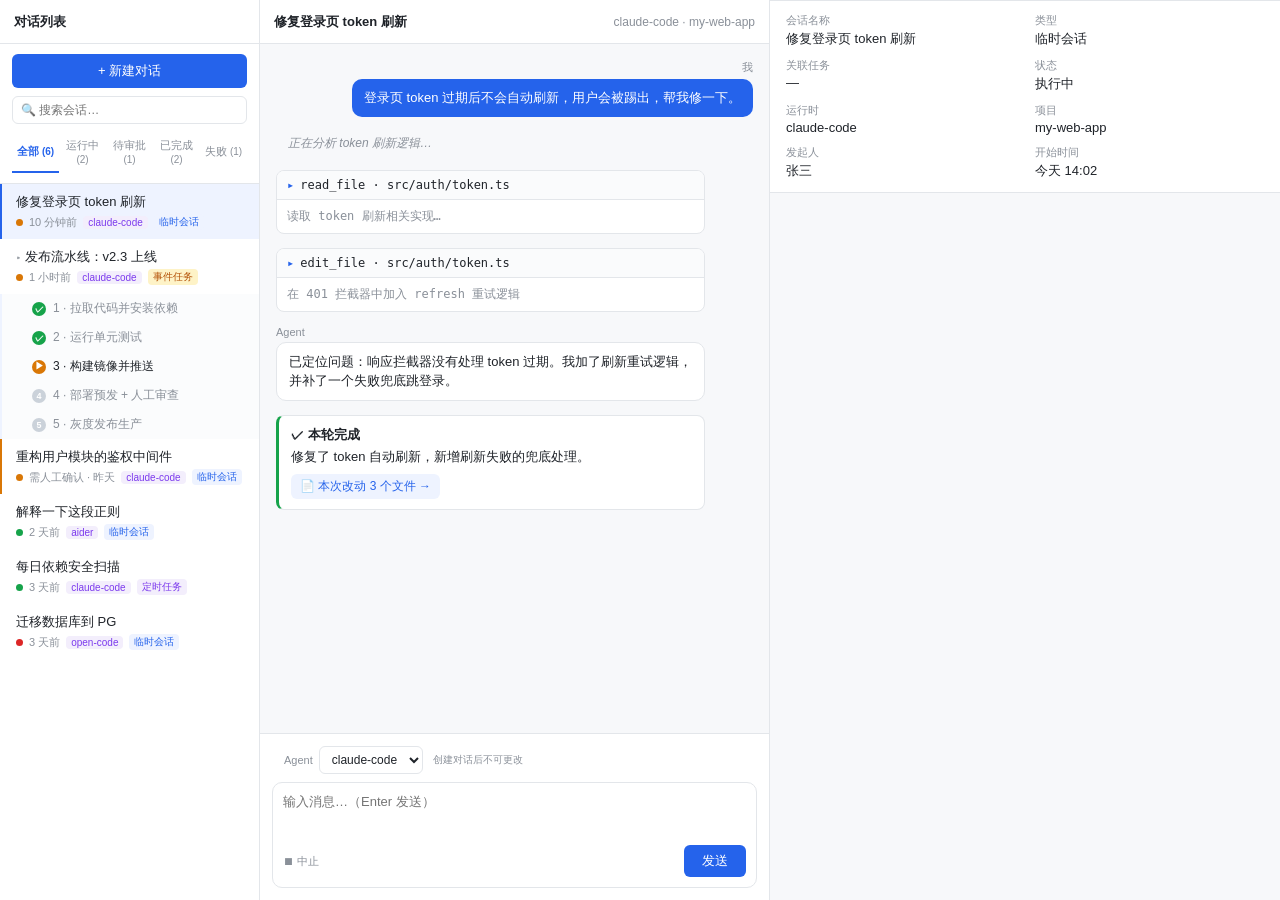
==== commit 03b2045c: "docs(agent-orchestration): 修复 AgentFlow 横向流程插入到中间栏title下方" ====
--- a/docs/product/agent-orchestration/spec/chat-module-prototype.html
+++ b/docs/product/agent-orchestration/spec/chat-module-prototype.html
@@ -306,8 +306,19 @@
       <span class="sub">claude-code · my-web-app</span>
     </div>
 
-    </div>
-
+    <div class="flow-bar" id="centerFlow" style="display:none;padding:4px 16px 10px;flex-shrink:0;border-bottom:1px solid var(--border);">
+      <div class="fb-label">AgentFlow · release-pipeline@v12</div>
+      <div class="flow-steps">
+        <div class="flow-node"><span class="fn-dot done">✓</span>拉取依赖</div>
+        <span class="flow-arrow">→</span>
+        <div class="flow-node"><span class="fn-dot done">✓</span>单元测试</div>
+        <span class="flow-arrow">→</span>
+        <div class="flow-node cur"><span class="fn-dot running">▶</span>构建镜像</div>
+        <span class="flow-arrow">→</span>
+        <div class="flow-node"><span class="fn-dot pending">4</span>部署预发·审查</div>
+        <span class="flow-arrow">→</span>
+        <div class="flow-node"><span class="fn-dot pending">5</span>灰度生产</div>
+      </div>
     </div>
 
     <!-- 聊天视图 -->
@@ -404,20 +415,7 @@
         <div class="item"><span>结束人</span><b>—（进行中）</b></div>
         <div class="item"><span>事件来源</span><b>GitHub Release</b></div>
       </div>
-      <div class="flow-bar">
-        <div class="fb-label">AgentFlow · release-pipeline@v12</div>
-        <div class="flow-steps">
-          <div class="flow-node"><span class="fn-dot done">✓</span>拉取依赖</div>
-          <span class="flow-arrow">→</span>
-          <div class="flow-node"><span class="fn-dot done">✓</span>单元测试</div>
-          <span class="flow-arrow">→</span>
-          <div class="flow-node cur"><span class="fn-dot running">▶</span>构建镜像</div>
-          <span class="flow-arrow">→</span>
-          <div class="flow-node"><span class="fn-dot pending">4</span>部署预发·审查</div>
-          <span class="flow-arrow">→</span>
-          <div class="flow-node"><span class="fn-dot pending">5</span>灰度生产</div>
-        </div>
-      </div>
+
     <div class="file-list-pane">
       <div class="panel-head">变更文件 <span class="badge-num">3</span></div>
       <div class="file-list">
@@ -490,6 +488,7 @@
     document.getElementById('infoChat').style.display = 'block';
     document.getElementById('infoChat').innerHTML = '<div class="info-meta"><div class="item"><span>会话名称</span><b>新对话</b></div><div class="item"><span>类型</span><b>临时会话</b></div><div class="item"><span>状态</span><b>—</b></div><div class="item"><span>项目</span><b>—</b></div><div class="item"><span>发起人</span><b>—</b></div><div class="item"><span>开始时间</span><b>—</b></div></div>';
     document.getElementById('infoWf').style.display = 'none';
+    document.getElementById('centerFlow').style.display = 'none';
     document.getElementById('centerTitle').innerHTML = '新对话 <span class="sub"></span>';
     // agent 可选择
     document.getElementById('agentSel').disabled = false;
@@ -524,12 +523,14 @@
       wf.style.display = 'flex';
       infoChat.style.display = 'none';
       infoWf.style.display = 'block';
+      document.getElementById('centerFlow').style.display = 'block';
       if (!keepTitle) title.innerHTML = el.querySelector('.title').innerText + ' <span class="sub">workflow · 5 steps</span>';
     } else {
       chat.style.display = 'flex';
       wf.style.display = 'none';
       infoChat.style.display = 'block';
       infoWf.style.display = 'none';
+      document.getElementById('centerFlow').style.display = 'none';
       title.innerHTML = (el ? el.querySelector('.title').innerText : '修复登录页 token 刷新') + ' <span class="sub">claude-code · my-web-app</span>';
       // 已有对话不可更改 agent
       document.getElementById('agentSel').disabled = true;
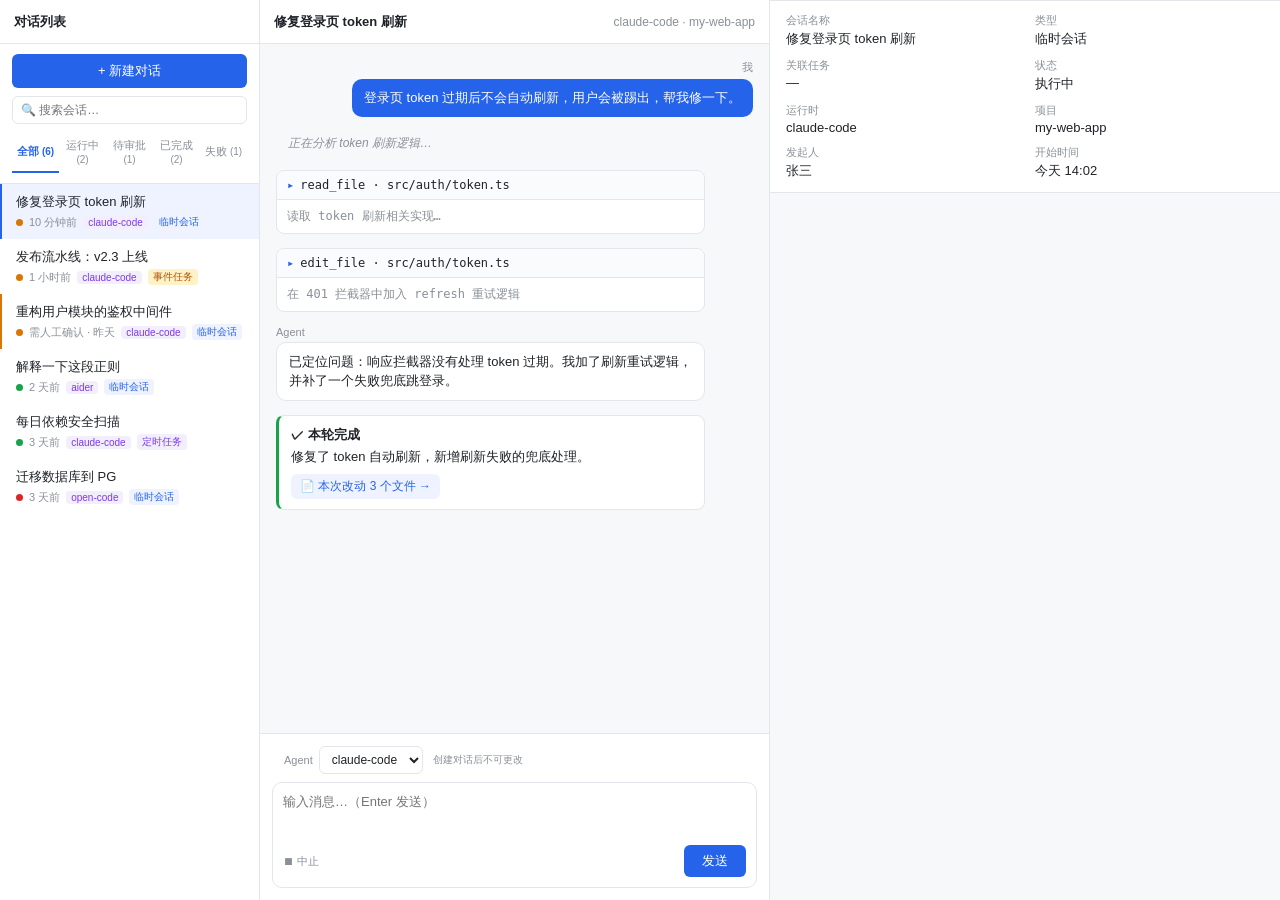
==== commit 5cfc4f4d: "docs(agent-orchestration): 左栏只显示一级任务，去掉workflow展开step细节" ====
--- a/docs/product/agent-orchestration/spec/chat-module-prototype.html
+++ b/docs/product/agent-orchestration/spec/chat-module-prototype.html
@@ -77,22 +77,6 @@
   .dot.done { background: var(--green); }
   .dot.failed { background: var(--red); }
 
-  /* 左栏 workflow 会话的内嵌 step 列表 */
-  .conv-steps { background: #fbfcfd; border-left: 2px solid var(--accent-soft); }
-  .conv-step {
-    padding: 6px 14px 6px 30px; font-size: 12px; color: var(--text-sub);
-    display: flex; align-items: center; gap: 7px; cursor: pointer;
-  }
-  .conv-step:hover { background: var(--bg); }
-  .conv-step.cur { color: var(--text); font-weight: 500; }
-  .cs-dot { width: 14px; height: 14px; border-radius: 50%; flex-shrink: 0; color: #fff; font-size: 9px; font-weight: 700; display: flex; align-items: center; justify-content: center; }
-  .cs-dot.done { background: var(--green); }
-  .cs-dot.running { background: var(--amber); }
-  .cs-dot.pending { background: #cbd2da; }
-  .cs-dot.failed { background: var(--red); }
-  .conv-item .caret { font-size: 10px; color: var(--text-sub); transition: transform .15s; }
-  .conv-item.expanded .caret { transform: rotate(90deg); }
-
   /* 列表项 agent 标识 */
   .agent-badge { font-size: 10px; padding: 1px 5px; border-radius: 4px; background: #f3eefc; color: #7c3aed; }
 
@@ -266,16 +250,9 @@
         <div class="title">修复登录页 token 刷新</div>
         <div class="meta"><span class="dot running"></span>10 分钟前 <span class="agent-badge">claude-code</span> <span class="type-tag chat">临时会话</span></div>
       </div>
-      <div class="conv-item expanded" id="wfConv" data-status="running">
-        <div class="title" onclick="showView('wf', this.parentNode)"><span class="caret" onclick="event.stopPropagation(); toggleSteps(event)">▸</span> 发布流水线：v2.3 上线</div>
-        <div class="meta" onclick="showView('wf', this.parentNode)"><span class="dot running"></span>1 小时前 <span class="agent-badge">claude-code</span> <span class="type-tag event">事件任务</span></div>
-      </div>
-      <div class="conv-steps" id="wfConvSteps">
-        <div class="conv-step" onclick="showStep('1·拉取代码并安装依赖','done',this)"><span class="cs-dot done">✓</span>1 · 拉取代码并安装依赖</div>
-        <div class="conv-step" onclick="showStep('2·运行单元测试','done',this)"><span class="cs-dot done">✓</span>2 · 运行单元测试</div>
-        <div class="conv-step cur" onclick="showStep('3·构建镜像并推送','running',this)"><span class="cs-dot running">▶</span>3 · 构建镜像并推送</div>
-        <div class="conv-step" onclick="showStep('4·部署预发 + 人工审查','pending',this)"><span class="cs-dot pending">4</span>4 · 部署预发 + 人工审查</div>
-        <div class="conv-step" onclick="showStep('5·灰度发布生产','pending',this)"><span class="cs-dot pending">5</span>5 · 灰度发布生产</div>
+      <div class="conv-item" id="wfConv" data-status="running" onclick="showView('wf', this)">
+        <div class="title">发布流水线：v2.3 上线</div>
+        <div class="meta"><span class="dot running"></span>1 小时前 <span class="agent-badge">claude-code</span> <span class="type-tag event">事件任务</span></div>
       </div>
       <!-- waiting approval -->
       <div class="conv-item waiting" data-status="waiting" onclick="showView('chat', this)">
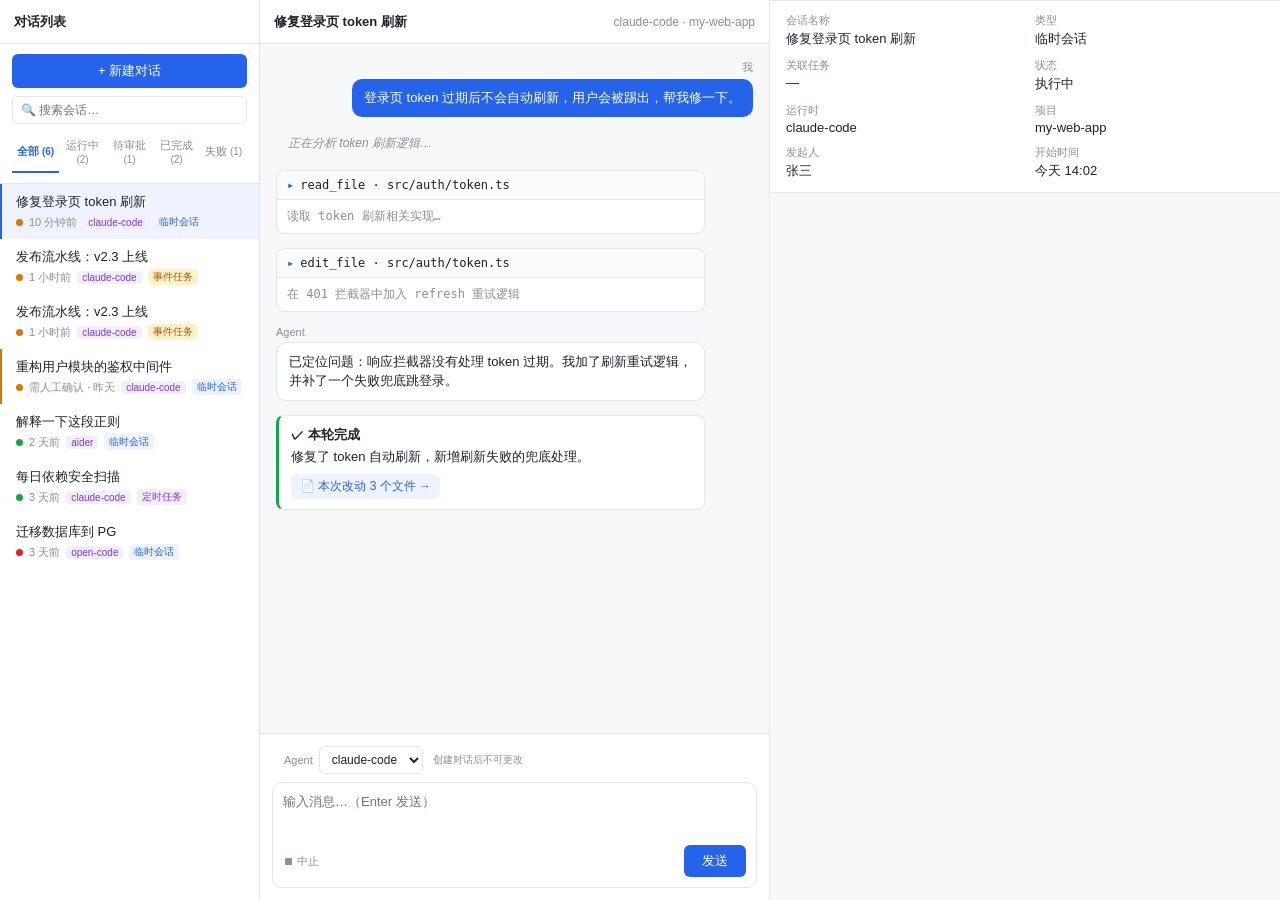
==== commit 5691fba9: "fix(prototype): 修复发布流水线列表项丢失，showView('wf')重新绑定" ====
--- a/docs/product/agent-orchestration/spec/chat-module-prototype.html
+++ b/docs/product/agent-orchestration/spec/chat-module-prototype.html
@@ -250,6 +250,10 @@
         <div class="title">修复登录页 token 刷新</div>
         <div class="meta"><span class="dot running"></span>10 分钟前 <span class="agent-badge">claude-code</span> <span class="type-tag chat">临时会话</span></div>
       </div>
+      <div class="conv-item" data-status="running" onclick="showView('wf', this)">
+        <div class="title">发布流水线：v2.3 上线</div>
+        <div class="meta"><span class="dot running"></span>1 小时前 <span class="agent-badge">claude-code</span> <span class="type-tag event">事件任务</span></div>
+      </div>
       <div class="conv-item" id="wfConv" data-status="running" onclick="showView('wf', this)">
         <div class="title">发布流水线：v2.3 上线</div>
         <div class="meta"><span class="dot running"></span>1 小时前 <span class="agent-badge">claude-code</span> <span class="type-tag event">事件任务</span></div>
@@ -444,16 +448,6 @@
     '5·灰度发布生产': `<div class="thinking">step 5 · 灰度发布生产 — 待执行</div>`
   };
 
-  function showStep(key, state, el) {
-    document.querySelectorAll('.conv-step').forEach(s => s.classList.remove('cur'));
-    if (el) el.classList.add('cur');
-    // 确保在 wf 视图
-    showView('wf', document.getElementById('wfConv'), true);
-    const wf = document.getElementById('wfView');
-    wf.innerHTML = stepChats[key] || '';
-    document.getElementById('centerTitle').innerHTML =
-      '发布流水线：v2.3 上线 <span class="sub">step · ' + key.split('·')[1] + '</span>';
-  }
 
   function newConversation() {
     document.querySelectorAll('.conv-item').forEach(i => i.classList.remove('active'));
@@ -472,12 +466,6 @@
     document.getElementById('agentHint').textContent = '';
   }
 
-  function toggleSteps(e) {
-    const conv = document.getElementById('wfConv');
-    const steps = document.getElementById('wfConvSteps');
-    const expanded = conv.classList.toggle('expanded');
-    steps.style.display = expanded ? 'block' : 'none';
-  }
   function filterList(status, btn) {
     document.querySelectorAll('.status-tab').forEach(t => t.classList.remove('active'));
     btn.classList.add('active');
